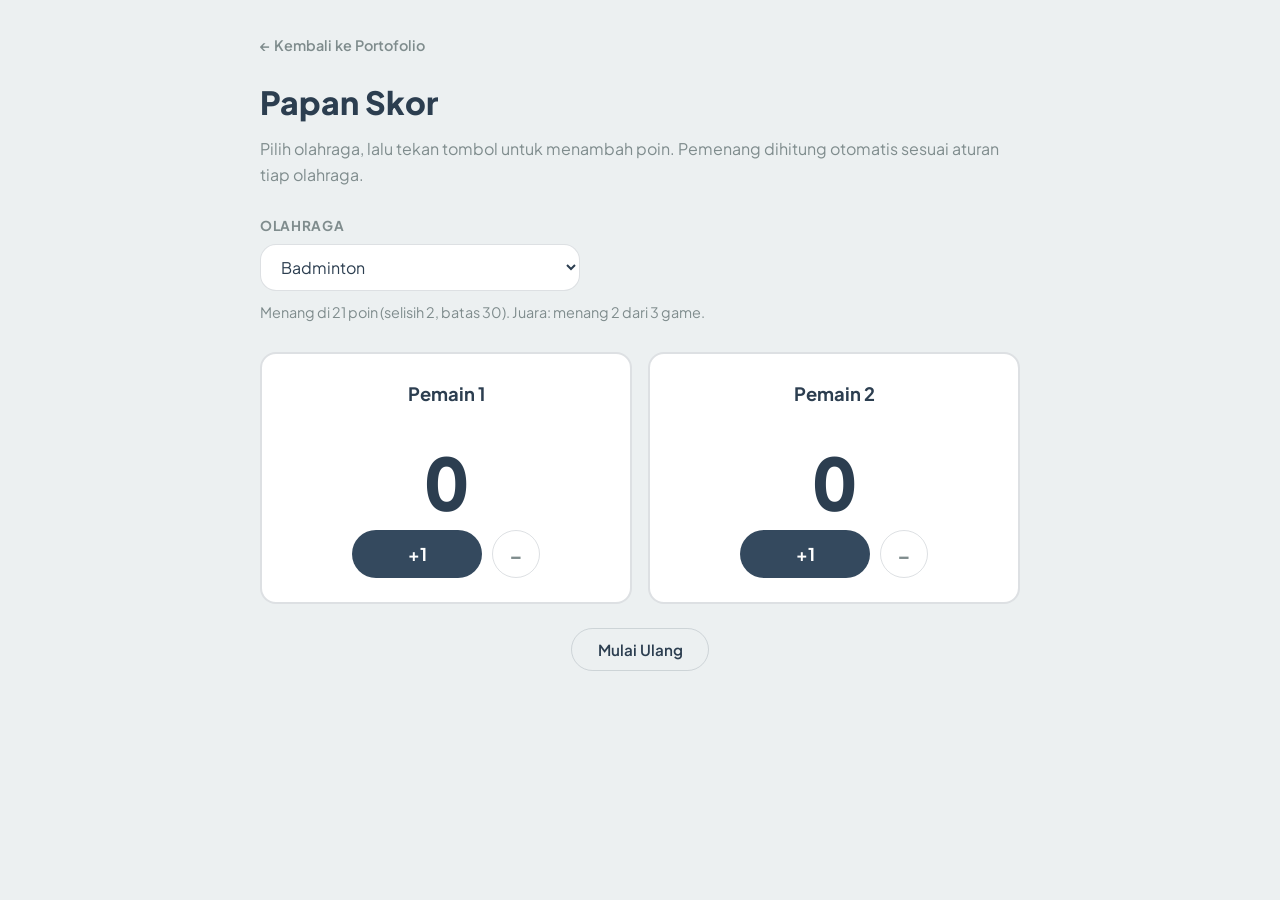
==== proyek/papan-skor/index.html @ 56ede320 "Tambah proyek Papan Skor Olahraga (badminton, tenis meja, voli, basket)" ====
<!DOCTYPE html>
<html lang="id">
<head>
  <meta charset="UTF-8">
  <meta name="viewport" content="width=device-width, initial-scale=1.0">
  <title>Papan Skor Olahraga | Darmawan Chandra</title>
  <meta name="description" content="Papan skor untuk berbagai olahraga: badminton, tenis meja, voli, dan basket. Dibuat dengan JavaScript.">
  <meta name="theme-color" content="#ECF0F1">
  <link rel="icon" href="../../favicon.svg" type="image/svg+xml">

  <link rel="preconnect" href="https://fonts.googleapis.com">
  <link rel="preconnect" href="https://fonts.gstatic.com" crossorigin>
  <link rel="stylesheet" href="https://fonts.googleapis.com/css2?family=Plus+Jakarta+Sans:wght@400;500;600;700;800&display=swap">

  <link rel="stylesheet" href="style.css">
</head>
<body>

  <main class="app">

    <header class="app-header">
      <a href="../../index.html" class="back-link">&larr; Kembali ke Portofolio</a>
      <h1>Papan Skor</h1>
      <p class="app-subtitle">Pilih olahraga, lalu tekan tombol untuk menambah poin. Pemenang dihitung otomatis sesuai aturan tiap olahraga.</p>
    </header>

    <!--
      Pilihan olahraga. JavaScript membaca nilai yang dipilih,
      lalu memakai aturan yang sesuai.
    -->
    <div class="pilih-olahraga">
      <label for="olahraga">Olahraga</label>
      <select id="olahraga">
        <option value="badminton">Badminton</option>
        <option value="tenis-meja">Tenis Meja</option>
        <option value="voli">Bola Voli</option>
        <option value="basket">Bola Basket</option>
      </select>
      <!-- Keterangan aturan olahraga yang sedang dipilih -->
      <p id="keterangan-aturan" class="keterangan-aturan"></p>
    </div>

    <!-- Papan skor: dua sisi pemain -->
    <section class="papan">

      <!-- ===== Pemain 1 ===== -->
      <article class="sisi" data-pemain="1">
        <!-- Nama bisa diedit langsung (contenteditable) -->
        <h2 class="nama-pemain" contenteditable="true" spellcheck="false">Pemain 1</h2>

        <!-- Jumlah game yang dimenangkan (titik-titik) -->
        <div class="game-menang" id="game-1" aria-label="Game dimenangkan Pemain 1"></div>

        <!-- Skor besar -->
        <div class="skor" id="skor-1">0</div>

        <!-- Tombol tambah / kurang -->
        <div class="tombol-skor">
          <button type="button" class="btn-poin btn-tambah" data-aksi="tambah" data-pemain="1">+1</button>
          <button type="button" class="btn-poin btn-kurang" data-aksi="kurang" data-pemain="1" aria-label="Kurangi poin Pemain 1">&minus;</button>
        </div>
      </article>

      <!-- ===== Pemain 2 ===== -->
      <article class="sisi" data-pemain="2">
        <h2 class="nama-pemain" contenteditable="true" spellcheck="false">Pemain 2</h2>
        <div class="game-menang" id="game-2" aria-label="Game dimenangkan Pemain 2"></div>
        <div class="skor" id="skor-2">0</div>
        <div class="tombol-skor">
          <button type="button" class="btn-poin btn-tambah" data-aksi="tambah" data-pemain="2">+1</button>
          <button type="button" class="btn-poin btn-kurang" data-aksi="kurang" data-pemain="2" aria-label="Kurangi poin Pemain 2">&minus;</button>
        </div>
      </article>

    </section>

    <!-- Pengumuman pemenang (muncul saat ada yang menang) -->
    <p id="pengumuman" class="pengumuman sembunyi"></p>

    <!-- Tombol aksi bawah -->
    <div class="aksi-bawah">
      <button type="button" id="btn-reset" class="btn-reset">Mulai Ulang</button>
    </div>

  </main>

  <script src="script.js"></script>
</body>
</html>
---- proyek/papan-skor/style.css ----
/* ================================================================
   style.css — tampilan Papan Skor Olahraga
   Memakai palet warna yang sama dengan portofolio.
   ================================================================ */

:root {
  --color-bg: #ECF0F1;
  --color-surface: #ffffff;
  --color-border: rgba(44, 62, 80, 0.16);
  --color-text: #2C3E50;
  --color-text-muted: #7F8C8D;
  --color-accent: #34495E;
  --color-accent-soft: #BCD3C7;
  --color-menang: #2C3E50;
  --radius: 16px;
}

*, *::before, *::after {
  box-sizing: border-box;
  margin: 0;
  padding: 0;
}

body {
  min-height: 100vh;
  padding: 2rem 1.25rem;
  font-family: "Plus Jakarta Sans", system-ui, sans-serif;
  line-height: 1.6;
  color: var(--color-text);
  background-color: var(--color-bg);
}

.app {
  width: 100%;
  max-width: 760px;
  margin: 0 auto;
}

/* ---------- Judul ---------- */
.back-link {
  display: inline-block;
  margin-bottom: 1.25rem;
  font-size: 0.9rem;
  font-weight: 600;
  color: var(--color-text-muted);
  text-decoration: none;
}
.back-link:hover { color: var(--color-text); }

.app-header h1 { font-size: 2rem; font-weight: 800; }
.app-subtitle {
  margin-top: 0.5rem;
  margin-bottom: 1.75rem;
  color: var(--color-text-muted);
}

/* ---------- Pilih olahraga ---------- */
.pilih-olahraga {
  margin-bottom: 1.75rem;
}
.pilih-olahraga label {
  display: block;
  margin-bottom: 0.4rem;
  font-size: 0.85rem;
  font-weight: 700;
  letter-spacing: 0.05em;
  text-transform: uppercase;
  color: var(--color-text-muted);
}
#olahraga {
  width: 100%;
  max-width: 320px;
  padding: 0.7rem 1rem;
  font-size: 1rem;
  font-family: inherit;
  color: var(--color-text);
  background-color: var(--color-surface);
  border: 1px solid var(--color-border);
  border-radius: var(--radius);
  cursor: pointer;
}
.keterangan-aturan {
  margin-top: 0.6rem;
  font-size: 0.9rem;
  color: var(--color-text-muted);
}

/* ---------- Papan skor ---------- */
.papan {
  display: grid;
  grid-template-columns: 1fr 1fr;   /* dua sisi berdampingan */
  gap: 1rem;
}

.sisi {
  display: flex;
  flex-direction: column;
  align-items: center;
  gap: 0.75rem;
  padding: 1.5rem 1rem;
  background-color: var(--color-surface);
  border: 2px solid var(--color-border);
  border-radius: var(--radius);
  transition: border-color 0.25s ease;
}

/* Sisi pemenang diberi bingkai mencolok */
.sisi.menang {
  border-color: var(--color-menang);
}

.nama-pemain {
  font-size: 1.15rem;
  font-weight: 700;
  text-align: center;
  padding: 0.1rem 0.4rem;
  border-radius: 6px;
  outline: none;
}
/* Garis bantu saat nama sedang diedit */
.nama-pemain:focus {
  background-color: var(--color-accent-soft);
}

/* Titik-titik game yang dimenangkan */
.game-menang {
  display: flex;
  gap: 0.35rem;
  min-height: 12px;
}
.game-menang span {
  width: 11px;
  height: 11px;
  border-radius: 50%;
  background-color: var(--color-accent);
}

/* Skor besar */
.skor {
  font-size: 4.5rem;
  font-weight: 800;
  line-height: 1;
  font-variant-numeric: tabular-nums;  /* angka tidak geser saat berubah */
}

/* Tombol + / - */
.tombol-skor {
  display: flex;
  gap: 0.6rem;
  width: 100%;
  justify-content: center;
}
.btn-poin {
  font-family: inherit;
  font-weight: 700;
  border: none;
  border-radius: 999px;
  cursor: pointer;
  transition: opacity 0.2s ease, transform 0.1s ease;
}
.btn-poin:active { transform: scale(0.95); }
.btn-poin:disabled { opacity: 0.4; cursor: not-allowed; }

.btn-tambah {
  flex: 1;
  max-width: 130px;
  padding: 0.8rem;
  font-size: 1.1rem;
  color: #ffffff;
  background-color: var(--color-accent);
}
.btn-tambah:hover:not(:disabled) { opacity: 0.88; }

.btn-kurang {
  width: 48px;
  font-size: 1.3rem;
  color: var(--color-text-muted);
  background-color: transparent;
  border: 1px solid var(--color-border);
}
.btn-kurang:hover:not(:disabled) { color: var(--color-text); }

/* ---------- Pengumuman pemenang ---------- */
.pengumuman {
  margin-top: 1.5rem;
  padding: 1rem;
  text-align: center;
  font-size: 1.2rem;
  font-weight: 700;
  color: #ffffff;
  background-color: var(--color-menang);
  border-radius: var(--radius);
}

/* ---------- Tombol bawah ---------- */
.aksi-bawah {
  margin-top: 1.5rem;
  text-align: center;
}
.btn-reset {
  padding: 0.7rem 1.6rem;
  font-family: inherit;
  font-size: 0.95rem;
  font-weight: 600;
  color: var(--color-text);
  background-color: transparent;
  border: 1px solid var(--color-border);
  border-radius: 999px;
  cursor: pointer;
  transition: border-color 0.2s ease;
}
.btn-reset:hover { border-color: var(--color-text-muted); }

/* Kelas bantu */
.sembunyi { display: none; }

/* Layar kecil (HP): sisi pemain ditumpuk ke bawah */
@media (max-width: 520px) {
  .papan { grid-template-columns: 1fr; }
  .skor { font-size: 3.5rem; }
}
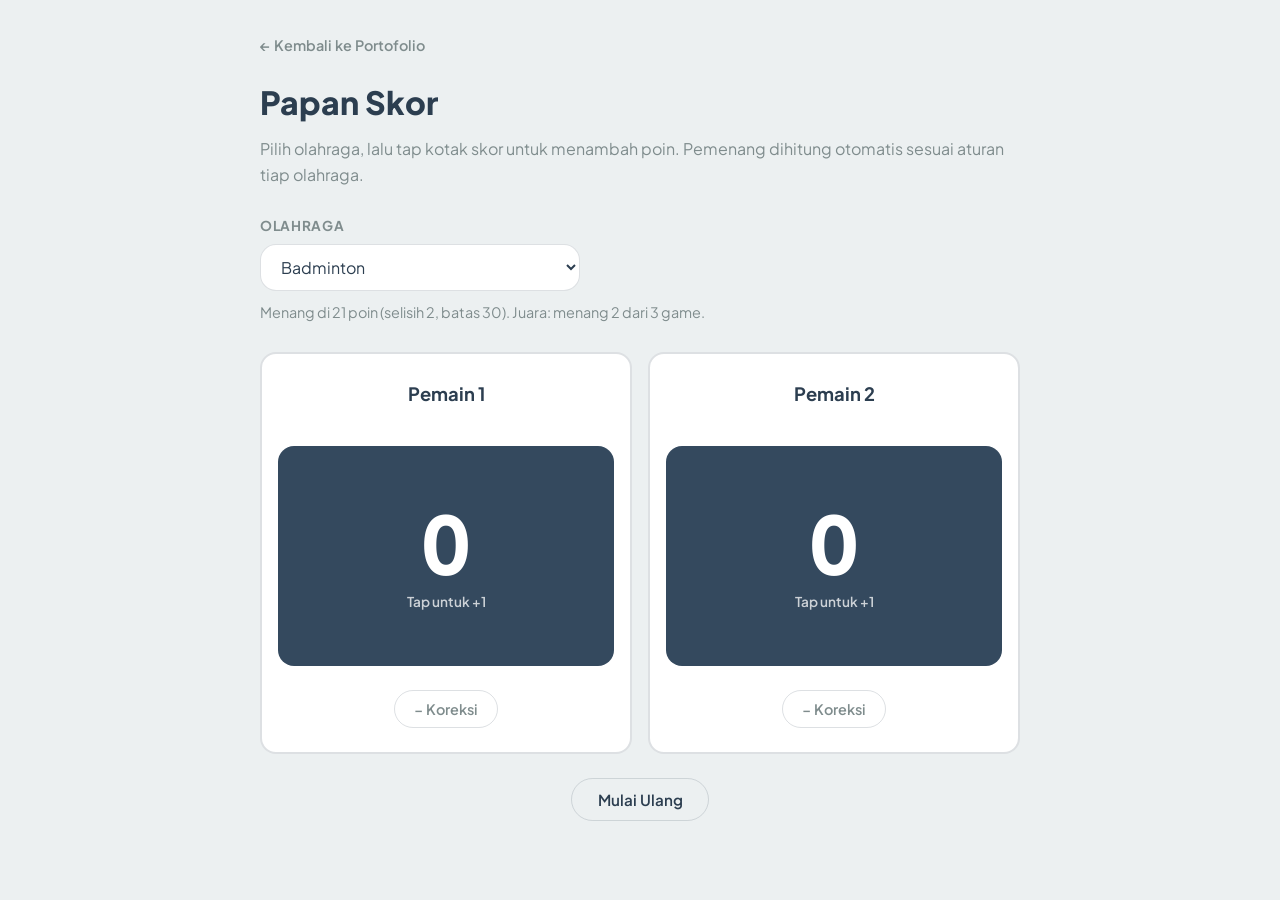
==== commit e7a6578a: "Papan skor: area tap besar untuk +1, sembunyikan proyek keuangan" ====
--- a/proyek/papan-skor/index.html
+++ b/proyek/papan-skor/index.html
@@ -21,7 +21,7 @@
     <header class="app-header">
       <a href="../../index.html" class="back-link">&larr; Kembali ke Portofolio</a>
       <h1>Papan Skor</h1>
-      <p class="app-subtitle">Pilih olahraga, lalu tekan tombol untuk menambah poin. Pemenang dihitung otomatis sesuai aturan tiap olahraga.</p>
+      <p class="app-subtitle">Pilih olahraga, lalu tap kotak skor untuk menambah poin. Pemenang dihitung otomatis sesuai aturan tiap olahraga.</p>
     </header>
 
     <!--
@@ -51,25 +51,29 @@
         <!-- Jumlah game yang dimenangkan (titik-titik) -->
         <div class="game-menang" id="game-1" aria-label="Game dimenangkan Pemain 1"></div>
 
-        <!-- Skor besar -->
-        <div class="skor" id="skor-1">0</div>
+        <!--
+          Area tap besar: skor + tombol tambah jadi satu.
+          Tap di mana saja di kotak ini = +1. Cocok untuk wasit
+          yang tangannya basah, tidak perlu cari tombol kecil.
+        -->
+        <button type="button" class="area-tap btn-tambah" data-pemain="1" aria-label="Tambah 1 poin untuk Pemain 1">
+          <span class="skor" id="skor-1">0</span>
+          <span class="petunjuk-tap">Tap untuk +1</span>
+        </button>
 
-        <!-- Tombol tambah / kurang -->
-        <div class="tombol-skor">
-          <button type="button" class="btn-poin btn-tambah" data-aksi="tambah" data-pemain="1">+1</button>
-          <button type="button" class="btn-poin btn-kurang" data-aksi="kurang" data-pemain="1" aria-label="Kurangi poin Pemain 1">&minus;</button>
-        </div>
+        <!-- Tombol kurang dibuat terpisah dan agak jauh, supaya tidak kepencet -->
+        <button type="button" class="btn-kurang" data-pemain="1" aria-label="Kurangi poin Pemain 1">&minus; Koreksi</button>
       </article>
 
       <!-- ===== Pemain 2 ===== -->
       <article class="sisi" data-pemain="2">
         <h2 class="nama-pemain" contenteditable="true" spellcheck="false">Pemain 2</h2>
         <div class="game-menang" id="game-2" aria-label="Game dimenangkan Pemain 2"></div>
-        <div class="skor" id="skor-2">0</div>
-        <div class="tombol-skor">
-          <button type="button" class="btn-poin btn-tambah" data-aksi="tambah" data-pemain="2">+1</button>
-          <button type="button" class="btn-poin btn-kurang" data-aksi="kurang" data-pemain="2" aria-label="Kurangi poin Pemain 2">&minus;</button>
-        </div>
+        <button type="button" class="area-tap btn-tambah" data-pemain="2" aria-label="Tambah 1 poin untuk Pemain 2">
+          <span class="skor" id="skor-2">0</span>
+          <span class="petunjuk-tap">Tap untuk +1</span>
+        </button>
+        <button type="button" class="btn-kurang" data-pemain="2" aria-label="Kurangi poin Pemain 2">&minus; Koreksi</button>
       </article>
 
     </section>
--- a/proyek/papan-skor/style.css
+++ b/proyek/papan-skor/style.css
@@ -137,48 +137,59 @@
 
 /* Skor besar */
 .skor {
-  font-size: 4.5rem;
+  font-size: 5rem;
   font-weight: 800;
   line-height: 1;
   font-variant-numeric: tabular-nums;  /* angka tidak geser saat berubah */
 }
 
-/* Tombol + / - */
-.tombol-skor {
+/* Area tap besar: seluruh kotak ini adalah tombol +1 */
+.area-tap {
   display: flex;
+  flex-direction: column;
+  align-items: center;
+  justify-content: center;
   gap: 0.6rem;
   width: 100%;
-  justify-content: center;
-}
-.btn-poin {
-  font-family: inherit;
-  font-weight: 700;
-  border: none;
-  border-radius: 999px;
-  cursor: pointer;
-  transition: opacity 0.2s ease, transform 0.1s ease;
-}
-.btn-poin:active { transform: scale(0.95); }
-.btn-poin:disabled { opacity: 0.4; cursor: not-allowed; }
-
-.btn-tambah {
-  flex: 1;
-  max-width: 130px;
-  padding: 0.8rem;
-  font-size: 1.1rem;
+  min-height: 220px;
+  padding: 1.5rem 1rem;
+  font-family: inherit;
   color: #ffffff;
   background-color: var(--color-accent);
-}
-.btn-tambah:hover:not(:disabled) { opacity: 0.88; }
-
+  border: none;
+  border-radius: var(--radius);
+  cursor: pointer;
+  touch-action: manipulation;          /* tap cepat 2x tidak bikin layar zoom */
+  -webkit-tap-highlight-color: transparent;
+  user-select: none;                   /* teks tidak ter-blok saat ditekan lama */
+  transition: opacity 0.2s ease, transform 0.08s ease;
+}
+.area-tap:active:not(:disabled) { transform: scale(0.97); opacity: 0.9; }
+.area-tap:disabled { opacity: 0.4; cursor: not-allowed; }
+.area-tap:focus-visible { outline: 3px solid var(--color-accent-soft); outline-offset: 3px; }
+
+.petunjuk-tap {
+  font-size: 0.85rem;
+  font-weight: 600;
+  opacity: 0.75;
+}
+
+/* Tombol koreksi (kurangi): kecil dan diberi jarak dari area tap */
 .btn-kurang {
-  width: 48px;
-  font-size: 1.3rem;
+  margin-top: 0.75rem;
+  padding: 0.55rem 1.2rem;
+  font-family: inherit;
+  font-size: 0.9rem;
+  font-weight: 600;
   color: var(--color-text-muted);
   background-color: transparent;
   border: 1px solid var(--color-border);
+  border-radius: 999px;
+  cursor: pointer;
+  touch-action: manipulation;
 }
 .btn-kurang:hover:not(:disabled) { color: var(--color-text); }
+.btn-kurang:disabled { opacity: 0.4; cursor: not-allowed; }
 
 /* ---------- Pengumuman pemenang ---------- */
 .pengumuman {
@@ -214,8 +225,11 @@
 /* Kelas bantu */
 .sembunyi { display: none; }
 
-/* Layar kecil (HP): sisi pemain ditumpuk ke bawah */
+/* Layar kecil (HP): tetap kiri-kanan seperti lapangan, area tap dibuat tinggi */
 @media (max-width: 520px) {
-  .papan { grid-template-columns: 1fr; }
-  .skor { font-size: 3.5rem; }
-}
+  body { padding: 1.25rem 0.75rem; }
+  .papan { gap: 0.6rem; }
+  .sisi { padding: 1rem 0.5rem; }
+  .area-tap { min-height: 260px; }
+  .skor { font-size: 4rem; }
+}
